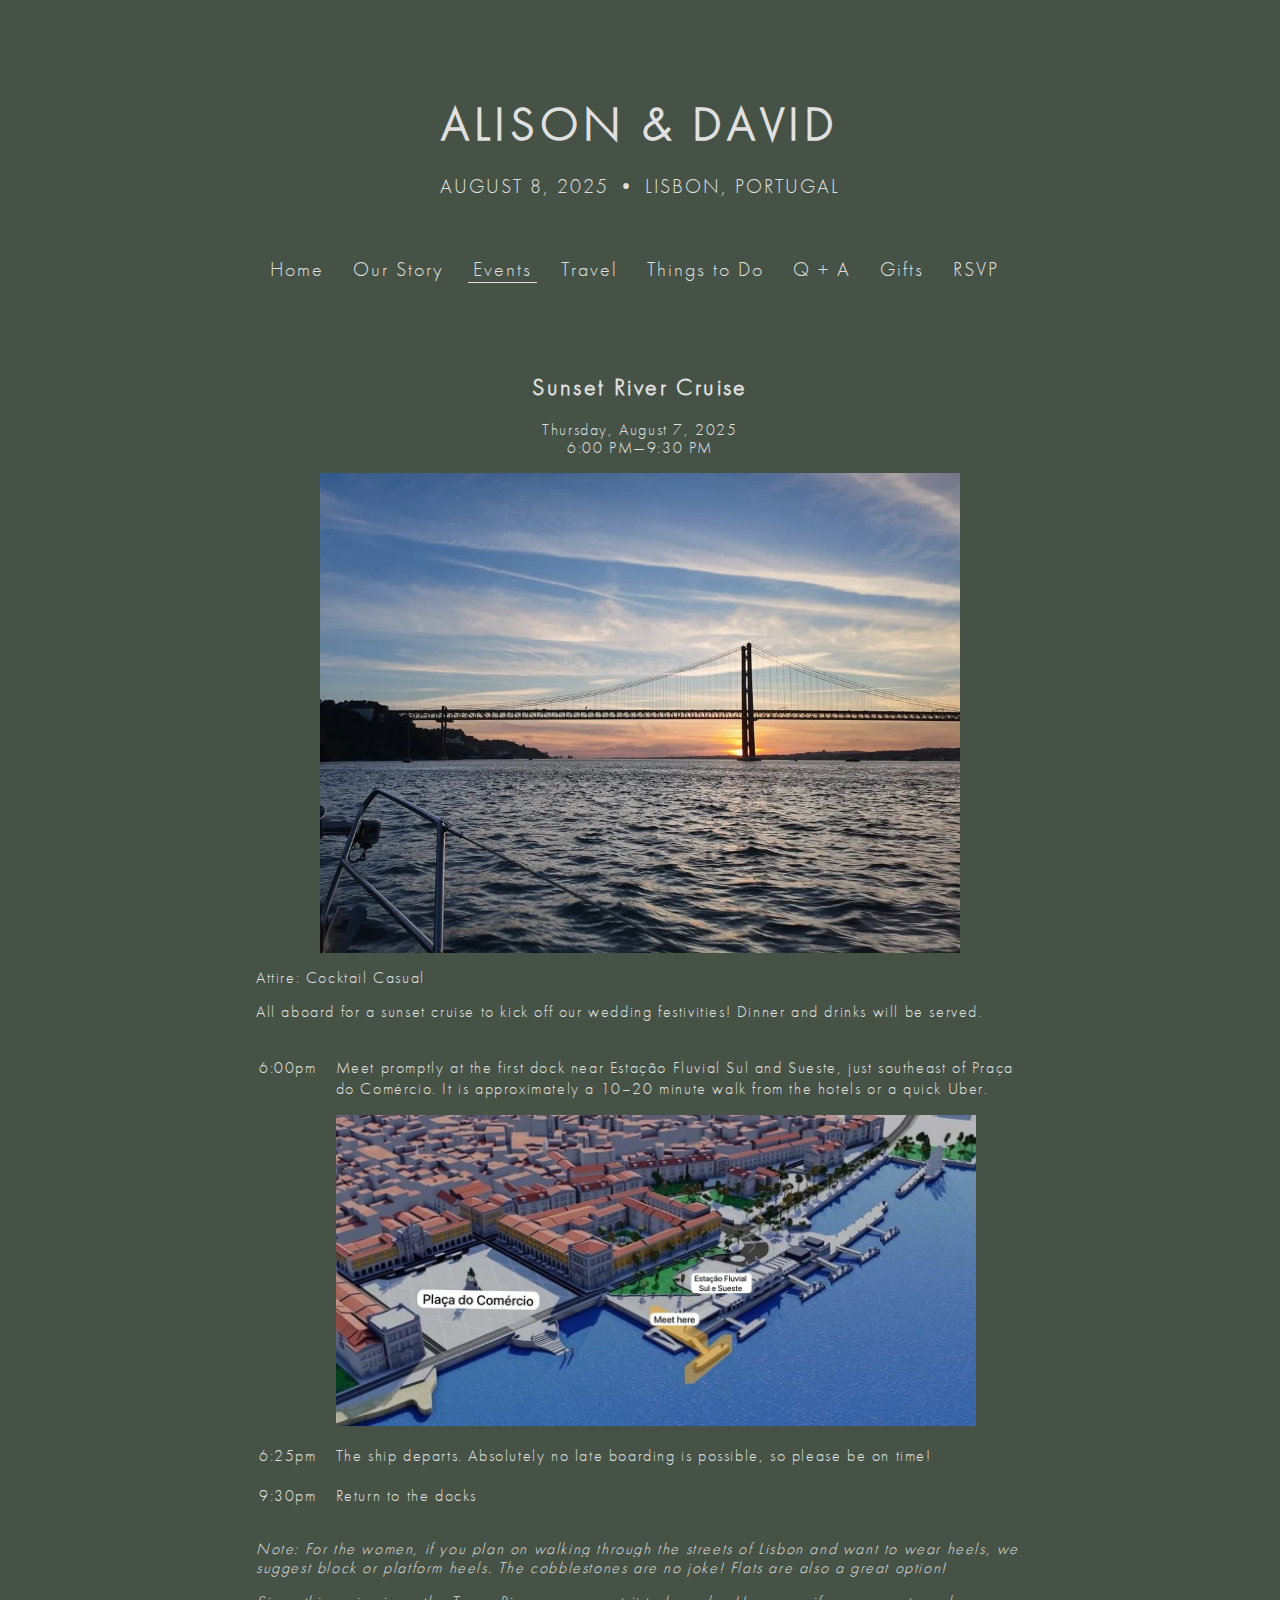
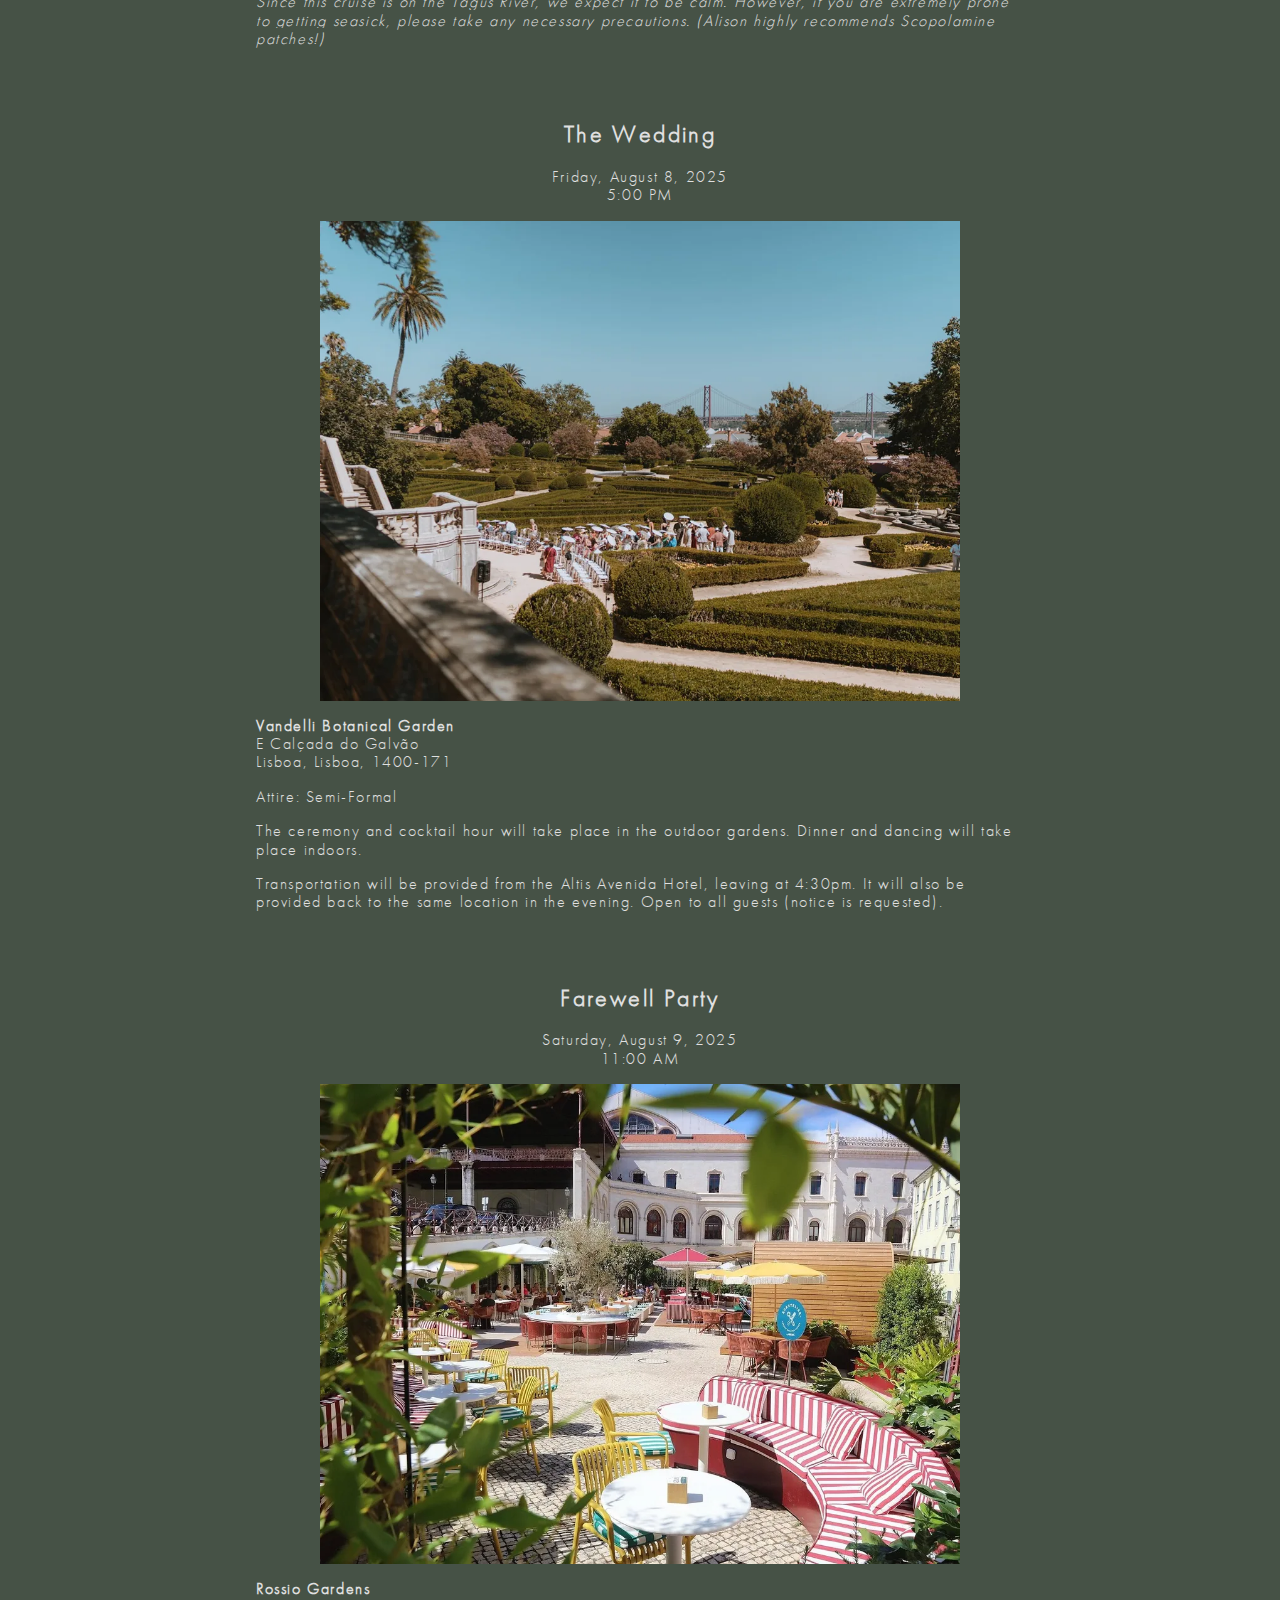
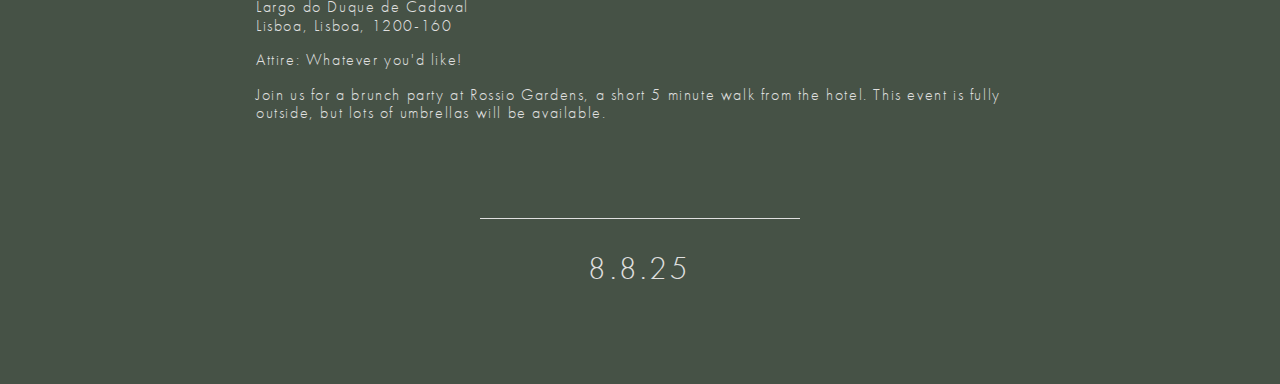
==== events.html @ a514048e "Misc updates" ====
<html>
    <head>
        <title>Alison & David | 8.8.25</title>
        
        <link rel="stylesheet" href="css/normalize.css" />
        <link rel="stylesheet" href="css/main.css" />

        <link href="fontawesome/css/fontawesome.css" rel="stylesheet" />
        <link href="fontawesome/css/solid.css" rel="stylesheet" />

        <meta name="viewport" content="initial-scale = 1.0,maximum-scale = 1.0" />
    </head>
    <body>
        <div class="mobile mobile-header">
            <button class="nav-button" onclick="openNav()">
                <i class="fa-solid fa-bars"></i>
            </button>

            <h1>Events</h1>
        </div>

        <h1>Alison & David</h1>
        <div class="info">
            <span>August 8, 2025</span> • 
            <span>Lisbon, Portugal</span>
        </div>
        <div id="nav" class="nav closed">
            <button class="mobile close" onclick="closeNav()">
                <i class="fa-solid fa-x"></i>
            </button>
            <ul>
                <li><a href="/">Home</a></li>
                <li><a href="story.html">Our Story</a></li>
                <li class="active"><a href="events.html">Events</a></li>
                <li><a href="travel.html">Travel</a></li>
                <li><a href="todo.html">Things to Do</a></li>
                <li><a href="qa.html">Q + A</a></li>
                <li><a href="gifts.html">Gifts</a></li>
                <li><a href="rsvp.html">RSVP</a></li>
            </ul>
        </div>


        <div class="content">
            <h2>Sunset River Cruise</h2>

            <p class="center">
                Thursday, August 7, 2025<br />
                6:00 PM—9:30 PM
            </p>
            
            <img src="images/23350d4a-11f3-4d2c-863d-47eab73086d9~rt_auto-cr_207.0.1168.720-rs_1020.webp" />

            <p>
                Attire: Cocktail Casual
            </p>

            <p>
                All aboard for a sunset cruise to kick off our wedding festivities! Dinner and drinks will be served.
            </p>

            <table class="schedule">
                <tr>
                    <td>6:00pm</td>
                    <td>
                        Meet promptly at the first dock near Estação Fluvial Sul and Sueste, just southeast of Praça do Comércio.
                        It is approximately a 10–20 minute walk from the hotels or a quick Uber.<br />
                        <img src="images/boat-dock.jpeg" />
                    </td>
                </tr>
                <tr>
                    <td>6:25pm</td>
                    <td>
                        The ship departs. Absolutely no late boarding is possible, so please be on time!
                    </td>
                </tr>

                <tr>
                    <td>9:30pm</td>
                    <td>
                        Return to the docks
                    </td>
                </tr>
            </table>

            <p><em>
                Note: For the women, if you plan on walking through the streets of Lisbon and want to wear heels,
                we suggest block or platform heels. The cobblestones are no joke! Flats are also a great option!
            </em></p>

            <p><em>
                Since this cruise is on the Tagus River, we expect it to be calm. However, if you are extremely
                prone to getting seasick, please take any necessary precautions. (Alison highly recommends Scopolamine patches!)
            </em></p>


            <h2>The Wedding</h2>

            <p class="center">
                Friday, August 8, 2025<br />
                5:00 PM
            </p>

            <img src="images/6628cb57-fd56-4f45-9524-bee3e221562e~rt_auto-cr_98.0.2034.1452-rs_1020.webp" />

            <p>
                <strong>Vandelli Botanical Garden</strong><br />
                E Calçada do Galvão<br />
                Lisboa, Lisboa, 1400-171
            </p>

            <p>
                Attire: Semi-Formal
            </p>

            <p>
                The ceremony and cocktail hour will take place in the outdoor gardens. Dinner and dancing will take place indoors.
            </p>

            <p>
                Transportation will be provided from the Altis Avenida Hotel, leaving at 4:30pm. It will also be provided back to the same location in the evening.
                Open to all guests (notice is requested).
            </p>


            <h2>Farewell Party</h2>

            <p class="center">
                Saturday, August 9, 2025<br />
                11:00 AM
            </p>

            <img src="images/56f7971a-d226-4edd-a044-1815b8ccb182~rt_auto-cr_65.0.1309.933-rs_1020.webp" />

            <p>
                <strong>Rossio Gardens</strong><br />
                Largo do Duque de Cadaval<br />
                Lisboa, Lisboa, 1200-160
            </p>

            <p>
                Attire: Whatever you'd like!
            </p>

            <p> 
                Join us for a brunch party at Rossio Gardens, a short 5 minute walk from the hotel. This event is fully outside, but lots of umbrellas will be available.
            </p>    
        </div>

        <div class="footer">
            8.8.25
        </div>
    </body>
    <script type="text/javascript">
        function openNav() {
            var navElement = document.getElementById("nav");
            navElement.className = "nav open";
        }

        function closeNav() {
            var navElement = document.getElementById("nav");
            navElement.className = "nav closed";
        }
    </script>
</html>
---- css/main.css ----
html {
    margin: 0 auto;
    max-width: 800px;
}

@font-face{
    font-family: "Futura PT Light";
    src: url("../fonts/futura-pt-light.woff");
}

@font-face{
    font-family: "Didot Italic";
    src: url("../fonts/Didot-HTF-L06-Light-Ital.woff");
}

* {
    background-color: #465246;
    color: #e0e0e0;

    font-family: "Futura PT Light";
    letter-spacing: 0.1em;
    transition: all 0.25s;
}

body {
    padding: 0 1em;
}

img {
    max-width: 640px;
    margin: 0 auto;
    display: block;
}

a {
    color: #e0e0e0; 
}

button {
    border: none;
    padding: 1rem;
    cursor: pointer;
    font-size: 1.25em;
}

ul {
    padding: 0;
}

.mobile {
    display: none;
}




h1 {
    text-align: center;

    font-size: 3em;
    text-transform: uppercase;

    margin-top: 2em;
    margin-bottom: 0.5em;
}


.info {
    text-align: center;

    font-size: 1.25em;
    text-transform: uppercase;

    margin-bottom: 3em;
}

.info span {
    white-space: nowrap;
}




.mobile-header {
    position: fixed;
    top: 0;
    left: 0;
    width: 100%;
}

.mobile-header h1 {
    font-size: 1.5em;
    margin-top: 0.5em;
}

.mobile-header .nav-button {
    position: absolute;
    top: 0;
    left: 0;
}

.nav {
    text-align: center;
    font-size: 1.25em;
    margin-bottom: 3em;
}

.nav ul {
    margin-top: 0.8em;
}

.nav li {
    display: inline-block;
    margin-right: 0.6em;
    margin-bottom: 1em;
}

.nav li a {
    padding: 0 0.25em;

    border-bottom: 1px solid #465246;

    text-decoration: none;
}

.nav li.active a {
    border-bottom-color: #e0e0e0; 
}

.nav li a:hover {
    border-bottom-color: #e0e0e0;
}

@media screen and (max-width: 600px) {
    .mobile {
        display: block;
    }

    .nav {
        position: fixed;
        top: 0;
        left: 0;

        z-index: 999;
        
        width: 100%;
    }

    .nav.closed {
        display: none;
    }
    
    .nav .close {
        position: absolute;
        top: 0;
        left: 0;
    }

    .nav li {
        display: block;
        margin-right: 0;
    }
}






.content {
}

.content h2 {
    text-align: center;
    margin-top: 3em;
    
    font-size: 1.5em;
}

.content img {
    width: 100%;
}

.content .caption {
    text-align: center;
    font-size: 0.9em;
    line-height: 1.5em;
    margin-bottom: 2em;
}

.content .center {
    text-align: center;
}

.content ul {
    margin-top: -0.5em;
    margin-left: 1em;
}

.content .button {
    margin: 3em 0;
    text-align: center;
}

.content .button a {
    padding: 0.75em 2em;

    background-color: #e0e0e0;
    color: #465246;
    text-transform: uppercase;
    text-decoration: none;
}




.timeline .event {
    display: flex;
    position: relative;
}

.timeline .event .container {
    width: 50%;
    padding: 2em;
    display: flex;
    align-items: center;
}


.timeline .event .date {
    text-transform: uppercase;
    font-size: 1.25em;
}


@media screen and (min-width: 601px) {
    .timeline .event .container:first-child {
        order: 1;
    }

    .timeline .event .container:last-child {
        order: 0;
    }

    .timeline .event:nth-child(even) .container:first-child, .timeline .event:nth-child(odd) .container:last-child {
        border-right: 1px dashed #e0e0e0;
    }

    .timeline .event:nth-child(even) .container:first-child:after, .timeline .event:nth-child(odd) .container:last-child::after {
        content: "";
        background-color: #e0e0e0;

        border: 0.5em solid #465245;
        border-radius: 1em;
        
        position: absolute;
        
        width: 0.5em;
        height: 0.5em;

        left: 50%;
        top: 50%;

        transform: translate(-0.75em, -0.5em);
    }

    .timeline .event:nth-child(even) .container:first-child {
        order: 0;
    }

    .timeline .event:nth-child(even) .container:last-child {
        order: 1;
    }
}


@media screen and (max-width: 600px) {
    .timeline {
        margin-top: 6em;
    }

    .timeline .event {
        flex-direction: column;
        margin-top: 5em;
    }
    
    .timeline .event .container {
        width: 100%;
        padding: 0;
        margin-top: 1em;
        border: none;
    }

    .timeline .event:after {
        position: absolute;

        content: "";
        border-left: 1px dashed #e0e0e0;

        height: 3em;
        
        left: 50%;
        top: -4em;
    }
}

table.schedule {
    margin: 2em 0 1em 0;
}

table.schedule td {
    vertical-align: top;
    padding-bottom: 1em;
}

table.schedule td:first-child {
    padding-right: 1em;
}

table.schedule td img {
    margin: 1em 0 0 0;
}




.footer {
    margin: 3em auto;
    padding-top: 1em;

    width: 10em;

    border-top: 1px solid #e0e0e0;
    font-size: 2em;
    text-align: center;
}
---- fontawesome/css/solid.css ----
/*!
 * Font Awesome Free 6.7.2 by @fontawesome - https://fontawesome.com
 * License - https://fontawesome.com/license/free (Icons: CC BY 4.0, Fonts: SIL OFL 1.1, Code: MIT License)
 * Copyright 2024 Fonticons, Inc.
 */
:root, :host {
  --fa-style-family-classic: 'Font Awesome 6 Free';
  --fa-font-solid: normal 900 1em/1 'Font Awesome 6 Free'; }

@font-face {
  font-family: 'Font Awesome 6 Free';
  font-style: normal;
  font-weight: 900;
  font-display: block;
  src: url("../webfonts/fa-solid-900.woff2") format("woff2"), url("../webfonts/fa-solid-900.ttf") format("truetype"); }

.fas,
.fa-solid {
  font-weight: 900; }
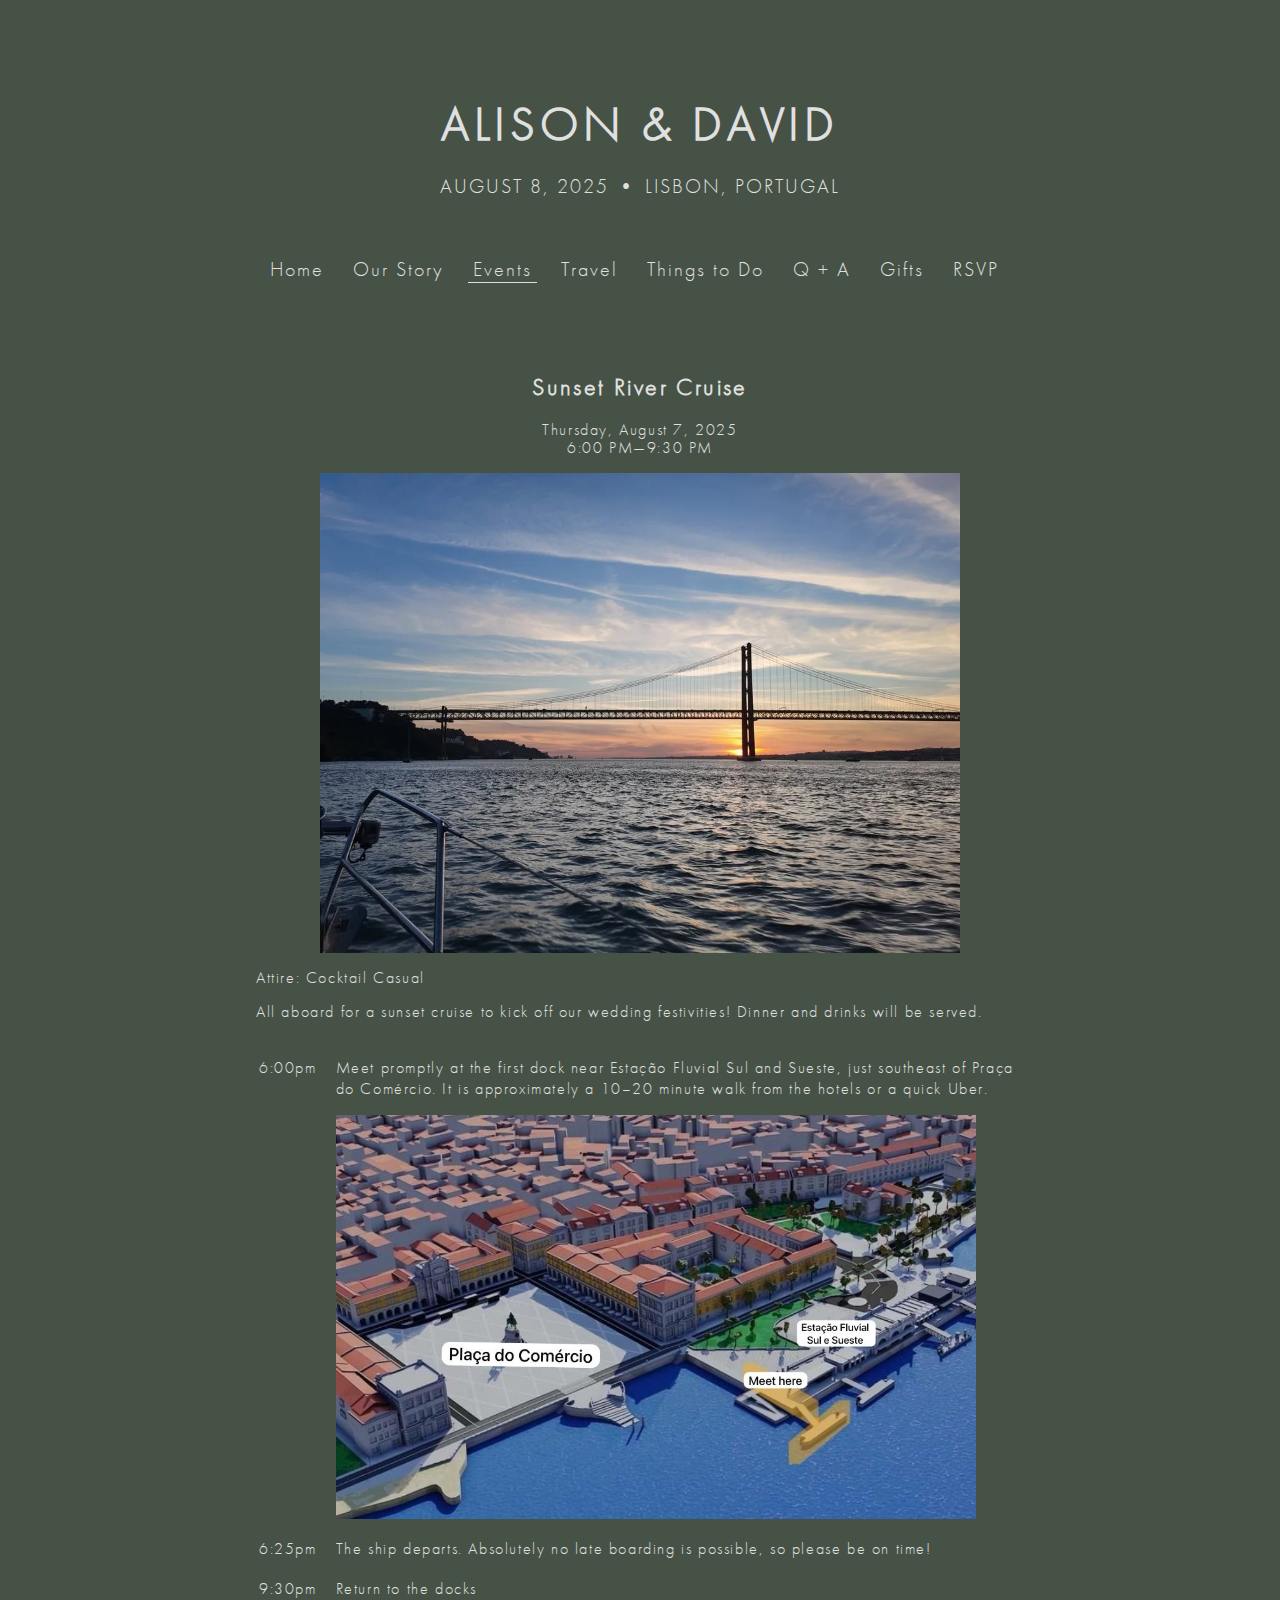
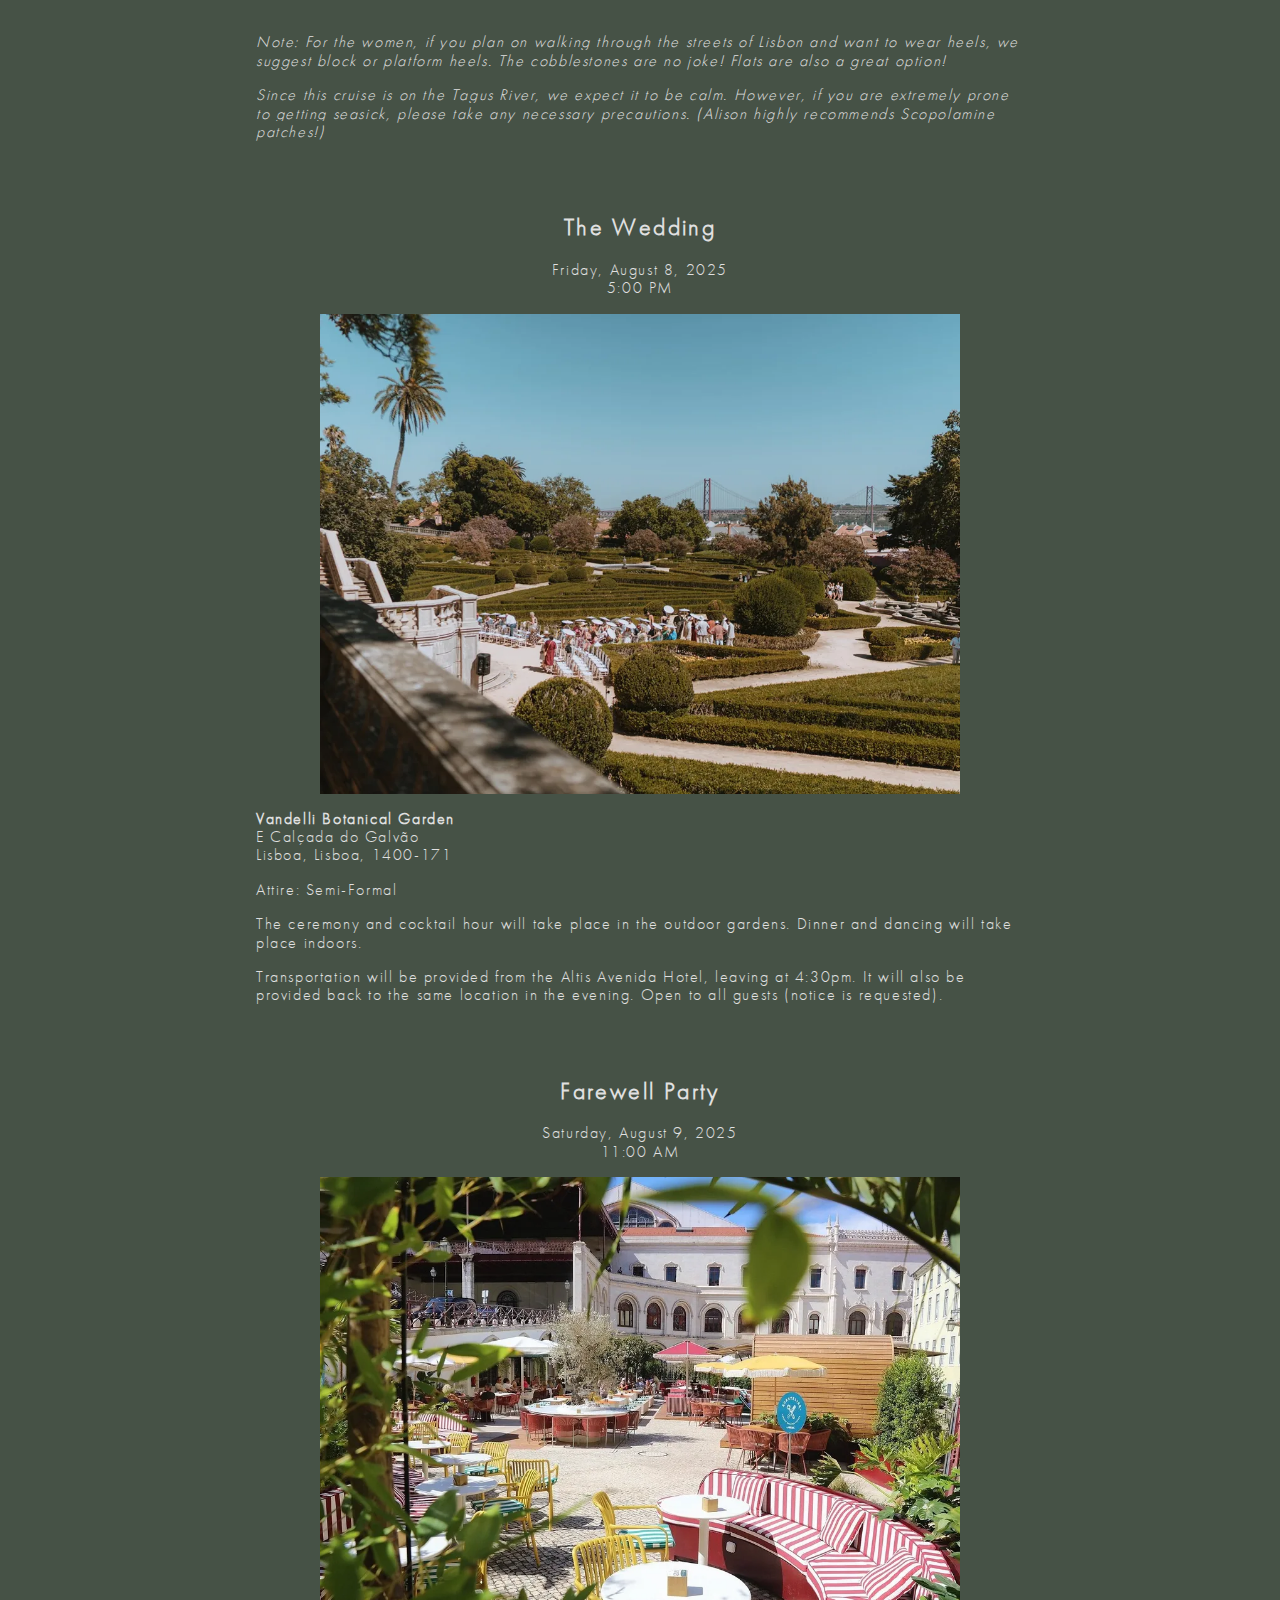
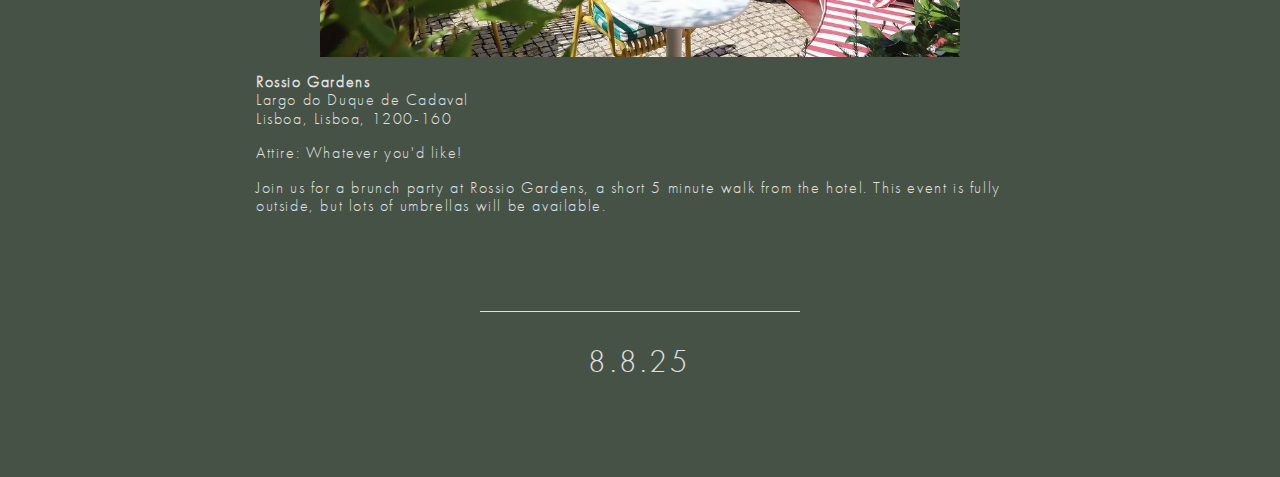
==== commit 38cd3f2f: "Add mobile image for boat dock" ====
--- a/events.html
+++ b/events.html
@@ -66,7 +66,11 @@
                     <td>
                         Meet promptly at the first dock near Estação Fluvial Sul and Sueste, just southeast of Praça do Comércio.
                         It is approximately a 10–20 minute walk from the hotels or a quick Uber.<br />
-                        <img src="images/boat-dock.jpeg" />
+                        <picture>
+                            <source media="(max-width:600px)" srcset="images/boat-dock-mobile.jpeg" />
+                            <img src="images/boat-dock.jpeg" />
+                        </picture>
+                        
                     </td>
                 </tr>
                 <tr>
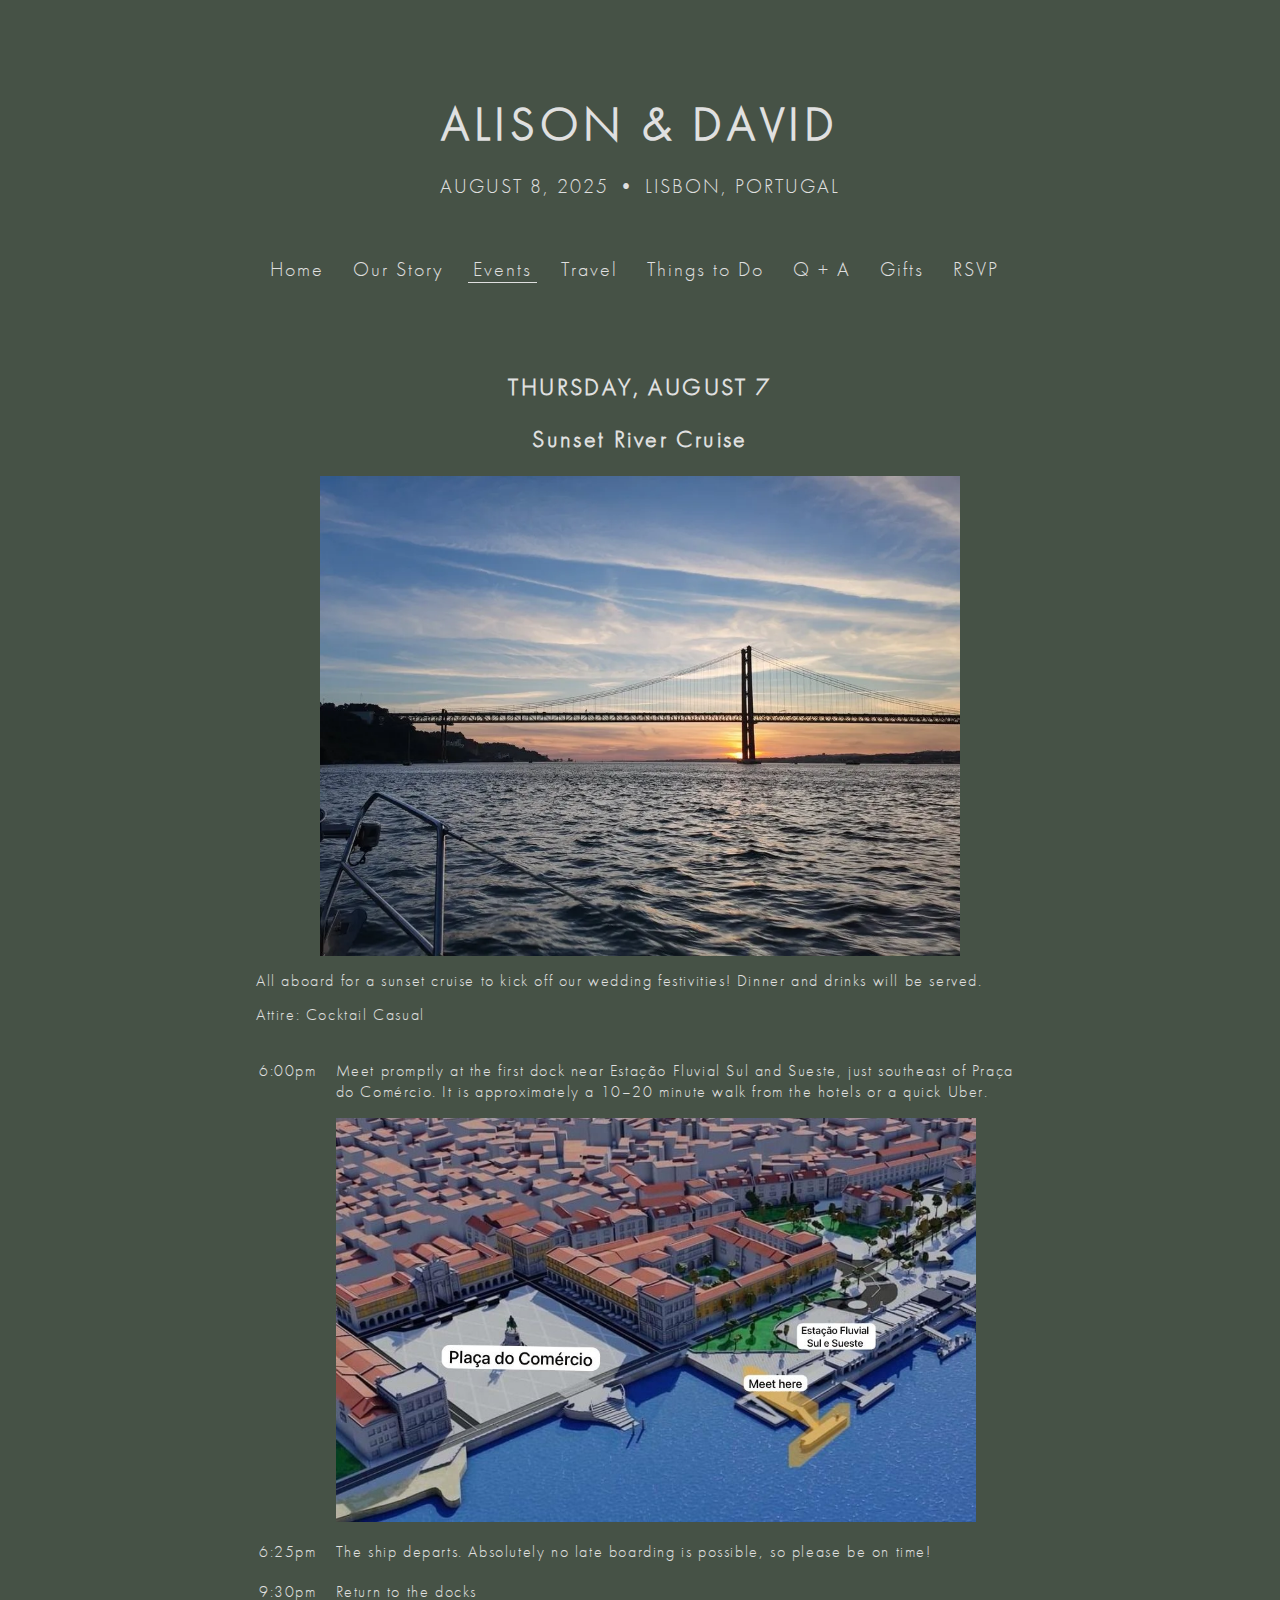
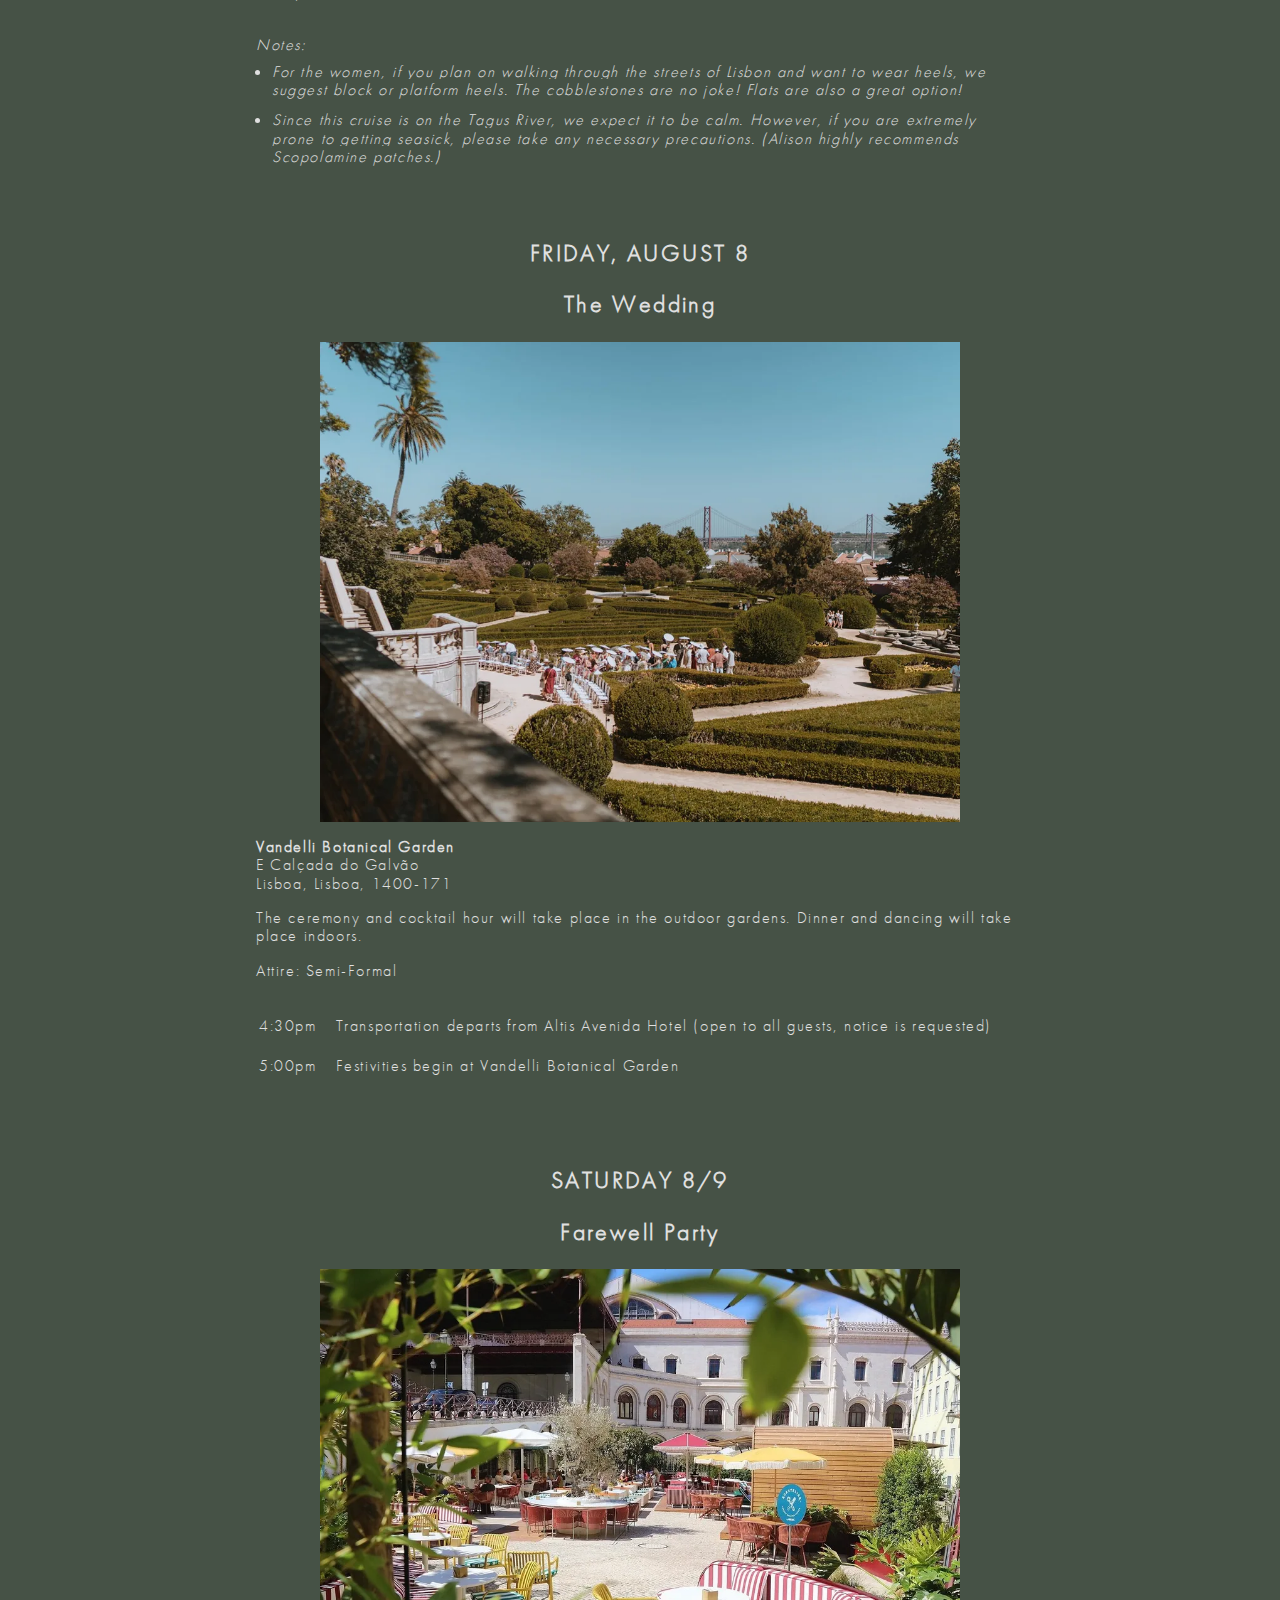
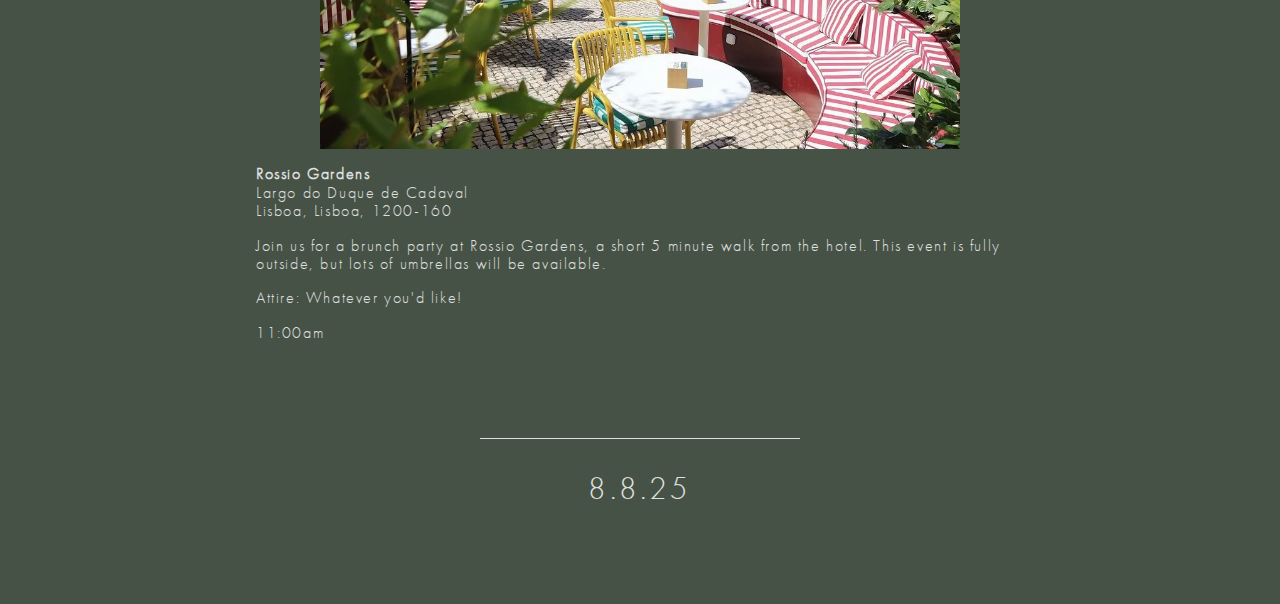
==== commit 0b578e1e: "Reorganize events page" ====
--- a/events.html
+++ b/events.html
@@ -8,6 +8,8 @@
 
         <link href="fontawesome/css/fontawesome.css" rel="stylesheet" />
         <link href="fontawesome/css/solid.css" rel="stylesheet" />
+
+        <link rel="icon" href="images/favicon.svg" />
 
         <meta name="viewport" content="initial-scale = 1.0,maximum-scale = 1.0" />
     </head>
@@ -43,22 +45,22 @@
 
 
         <div class="content">
-            <h2>Sunset River Cruise</h2>
+            <h2> Thursday, August 7</h2>
 
-            <p class="center">
-                Thursday, August 7, 2025<br />
-                6:00 PM—9:30 PM
-            </p>
+            <h3>
+                Sunset River Cruise
+            </h3>
             
             <img src="images/23350d4a-11f3-4d2c-863d-47eab73086d9~rt_auto-cr_207.0.1168.720-rs_1020.webp" />
+
+            <p>
+                All aboard for a sunset cruise to kick off our wedding festivities! Dinner and drinks will be served.
+            </p>
 
             <p>
                 Attire: Cocktail Casual
             </p>
 
-            <p>
-                All aboard for a sunset cruise to kick off our wedding festivities! Dinner and drinks will be served.
-            </p>
 
             <table class="schedule">
                 <tr>
@@ -89,22 +91,27 @@
             </table>
 
             <p><em>
-                Note: For the women, if you plan on walking through the streets of Lisbon and want to wear heels,
-                we suggest block or platform heels. The cobblestones are no joke! Flats are also a great option!
+                Notes:
             </em></p>
 
-            <p><em>
-                Since this cruise is on the Tagus River, we expect it to be calm. However, if you are extremely
-                prone to getting seasick, please take any necessary precautions. (Alison highly recommends Scopolamine patches!)
-            </em></p>
+            <ul>
+                <li>
+                    <em>
+                        For the women, if you plan on walking through the streets of Lisbon and want to wear heels,
+                        we suggest block or platform heels. The cobblestones are no joke! Flats are also a great option!
+                    </em>
+                </li>
+                <li>
+                    <em>
+                        Since this cruise is on the Tagus River, we expect it to be calm. However, if you are extremely
+                        prone to getting seasick, please take any necessary precautions. (Alison highly recommends Scopolamine patches.)
+                    </em>
+                </li>
+            </ul>
 
+            <h2> Friday, August 8</h2>
 
-            <h2>The Wedding</h2>
-
-            <p class="center">
-                Friday, August 8, 2025<br />
-                5:00 PM
-            </p>
+            <h3>The Wedding</h2>
 
             <img src="images/6628cb57-fd56-4f45-9524-bee3e221562e~rt_auto-cr_98.0.2034.1452-rs_1020.webp" />
 
@@ -115,25 +122,32 @@
             </p>
 
             <p>
-                Attire: Semi-Formal
-            </p>
-
-            <p>
                 The ceremony and cocktail hour will take place in the outdoor gardens. Dinner and dancing will take place indoors.
             </p>
 
             <p>
-                Transportation will be provided from the Altis Avenida Hotel, leaving at 4:30pm. It will also be provided back to the same location in the evening.
-                Open to all guests (notice is requested).
+                Attire: Semi-Formal
             </p>
 
+            <table class="schedule">
+                <tr>
+                    <td>4:30pm</td>
+                    <td>
+                        Transportation departs from Altis Avenida Hotel (open to all guests, notice is requested)
+                    </td>
+                </tr>
+                <tr>
+                    <td>5:00pm</td>
+                    <td>
+                        Festivities begin at Vandelli Botanical Garden
+                    </td>
+                </tr>
+            </table>
 
-            <h2>Farewell Party</h2>
 
-            <p class="center">
-                Saturday, August 9, 2025<br />
-                11:00 AM
-            </p>
+            <h2>Saturday 8/9</h2>
+
+            <h3>Farewell Party</h3>
 
             <img src="images/56f7971a-d226-4edd-a044-1815b8ccb182~rt_auto-cr_65.0.1309.933-rs_1020.webp" />
 
@@ -143,13 +157,17 @@
                 Lisboa, Lisboa, 1200-160
             </p>
 
+            <p> 
+                Join us for a brunch party at Rossio Gardens, a short 5 minute walk from the hotel. This event is fully outside, but lots of umbrellas will be available.
+            </p>
+
             <p>
                 Attire: Whatever you'd like!
             </p>
 
-            <p> 
-                Join us for a brunch party at Rossio Gardens, a short 5 minute walk from the hotel. This event is fully outside, but lots of umbrellas will be available.
-            </p>    
+            <p>
+                11:00am
+            </p>
         </div>
 
         <div class="footer">
--- a/css/main.css
+++ b/css/main.css
@@ -173,7 +173,14 @@
 .content h2 {
     text-align: center;
     margin-top: 3em;
+
+    text-transform: uppercase;
     
+    font-size: 1.5em;
+}
+
+.content h3 {
+    text-align: center;
     font-size: 1.5em;
 }
 
@@ -195,6 +202,10 @@
 .content ul {
     margin-top: -0.5em;
     margin-left: 1em;
+}
+
+.content li {
+    margin-bottom: 0.75em;
 }
 
 .content .button {
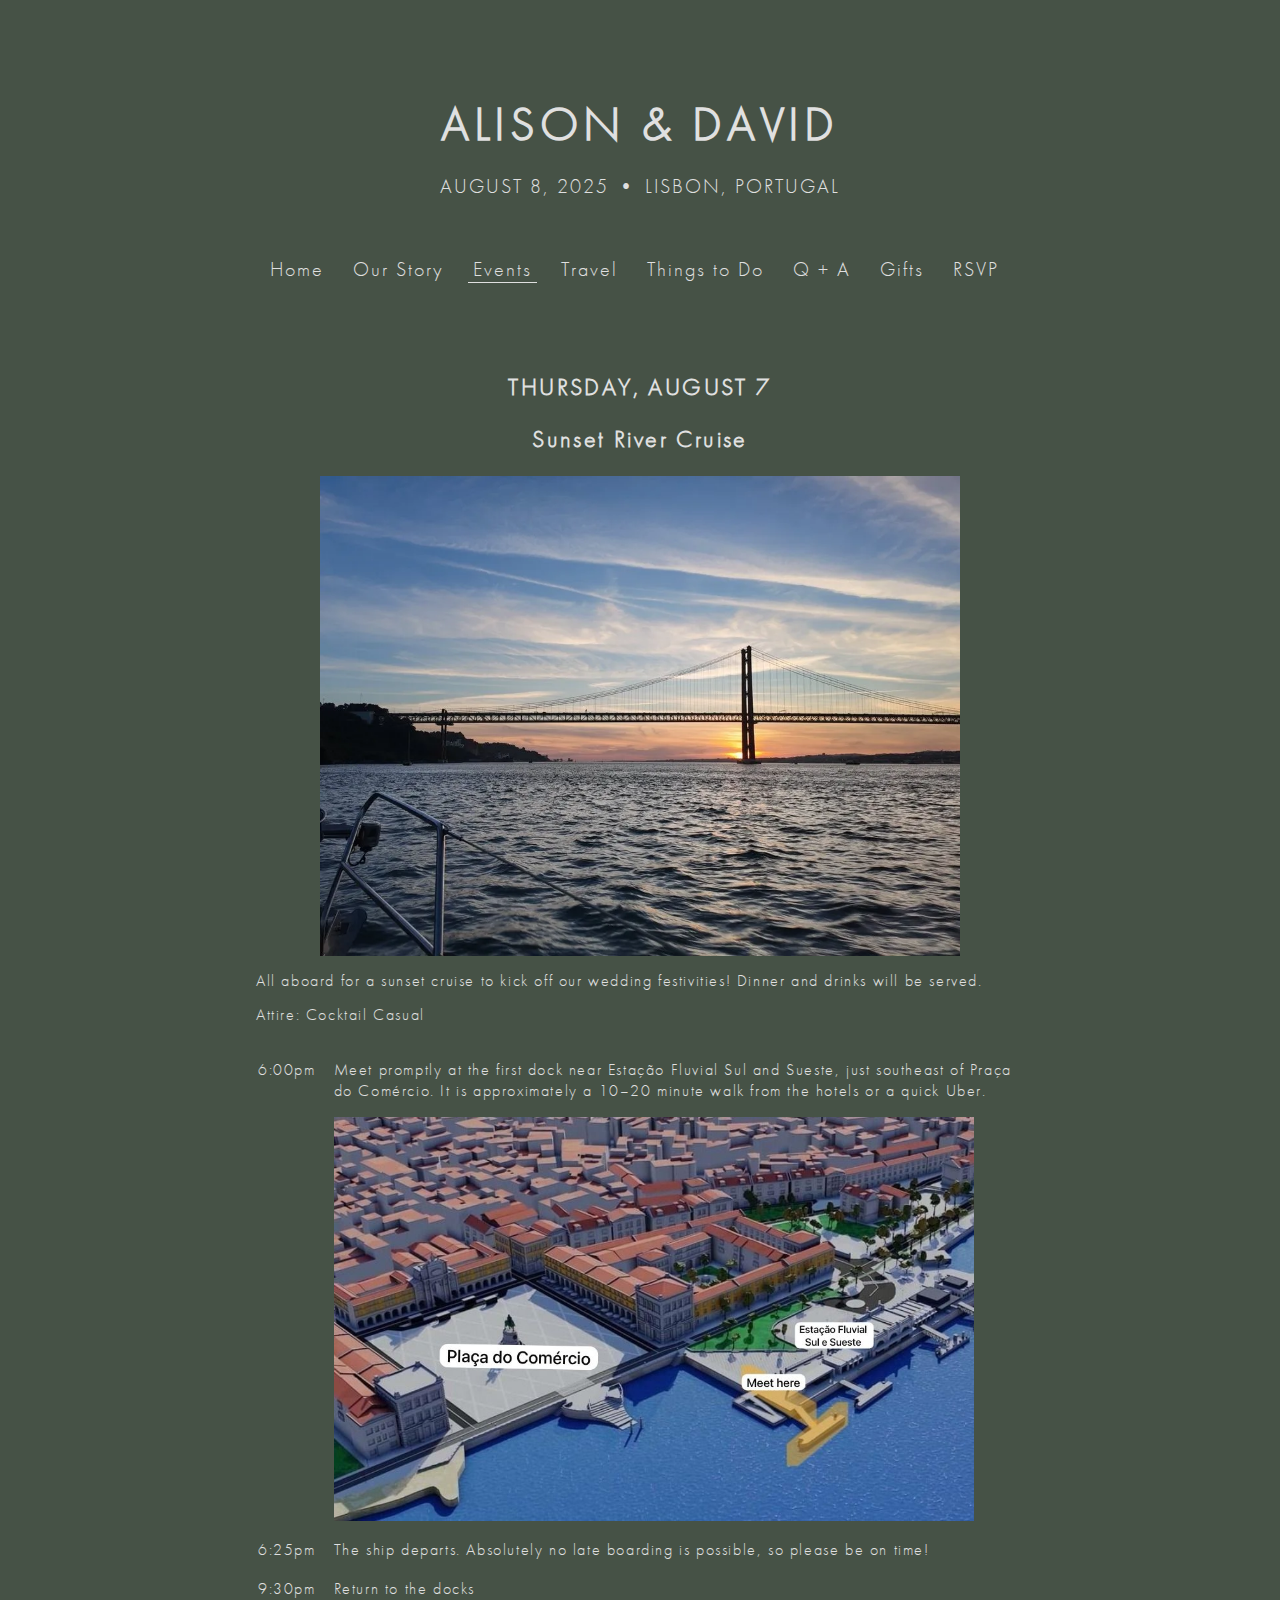
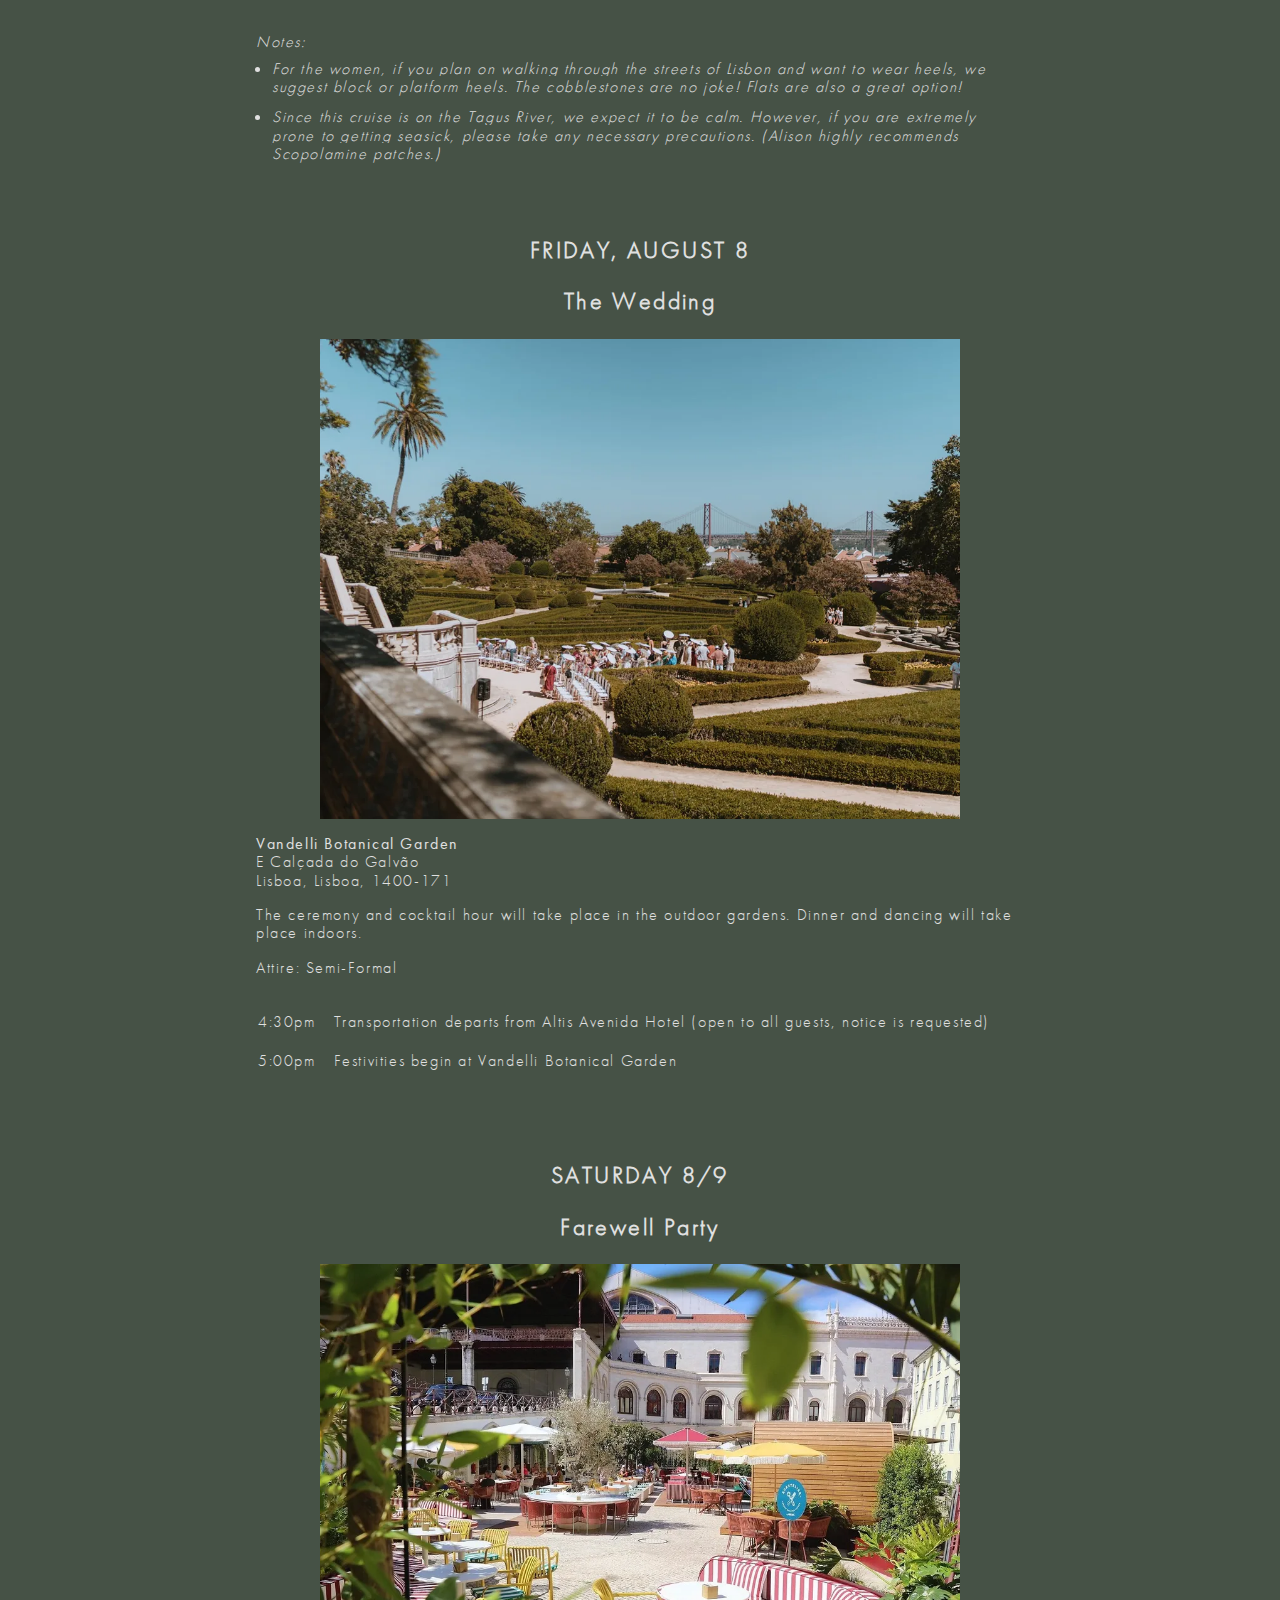
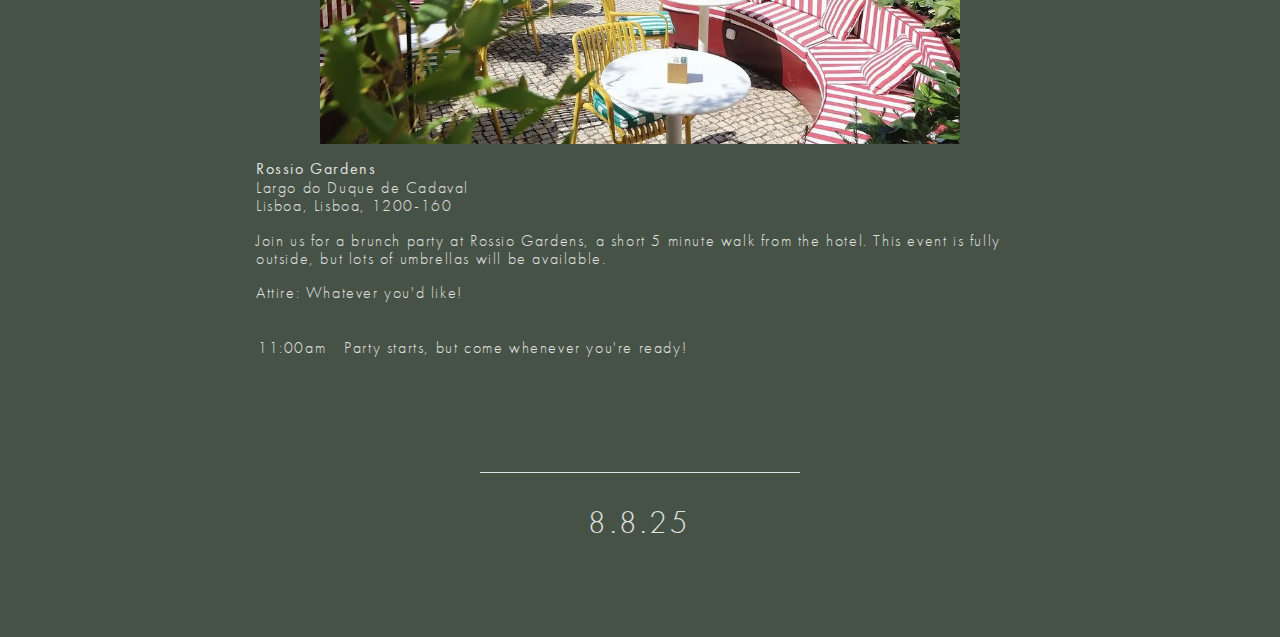
==== commit 2444ce90: "Tweak rsvp styles" ====
--- a/events.html
+++ b/events.html
@@ -165,9 +165,15 @@
                 Attire: Whatever you'd like!
             </p>
 
-            <p>
-                11:00am
-            </p>
+            <table class="schedule">
+                <tr>
+                    <td>11:00am</td>
+                    <td>
+                        Party starts, but come whenever you're ready!
+                    </td>
+                </tr>
+            </table>
+
         </div>
 
         <div class="footer">
--- a/css/main.css
+++ b/css/main.css
@@ -3,12 +3,26 @@
     max-width: 800px;
 }
 
+html.rsvp {
+    max-width: 960px;
+}
+
 @font-face{
     font-family: "Futura PT Light";
     src: url("../fonts/futura-pt-light.woff");
 }
 
 @font-face{
+    font-family: "Futura PT Book";
+    src: url("../fonts/futura-pt-book.woff2");
+}
+
+@font-face{
+    font-family: "Futura PT Bold";
+    src: url("../fonts/futura-pt-bold.woff2");
+}
+
+@font-face{
     font-family: "Didot Italic";
     src: url("../fonts/Didot-HTF-L06-Light-Ital.woff");
 }
@@ -20,6 +34,11 @@
     font-family: "Futura PT Light";
     letter-spacing: 0.1em;
     transition: all 0.25s;
+}
+
+strong  {
+    font-family: "Futura PT Book";
+    font-weight: normal;
 }
 
 body {
@@ -136,6 +155,10 @@
         display: block;
     }
 
+    .mobile-header {
+        z-index: 999;
+    }
+
     .nav {
         position: fixed;
         top: 0;
@@ -182,6 +205,12 @@
 .content h3 {
     text-align: center;
     font-size: 1.5em;
+
+    margin-top: 3em;
+}
+
+.content h2 + h3 {
+    margin-top: 1em;
 }
 
 .content img {
@@ -321,7 +350,7 @@
 
 table.schedule td {
     vertical-align: top;
-    padding-bottom: 1em;
+    padding: 0 0 1em 0;
 }
 
 table.schedule td:first-child {
@@ -344,4 +373,20 @@
     border-top: 1px solid #e0e0e0;
     font-size: 2em;
     text-align: center;
+}
+
+
+
+
+.rsvp .nav, .rsvp .nav ul {
+    margin-bottom: 0;
+}
+
+@media screen and (max-width: 600px) {
+    .rsvp body {
+        padding: 0;
+    }
+    .rsvp .info {
+        margin-bottom: 0;
+    }
 }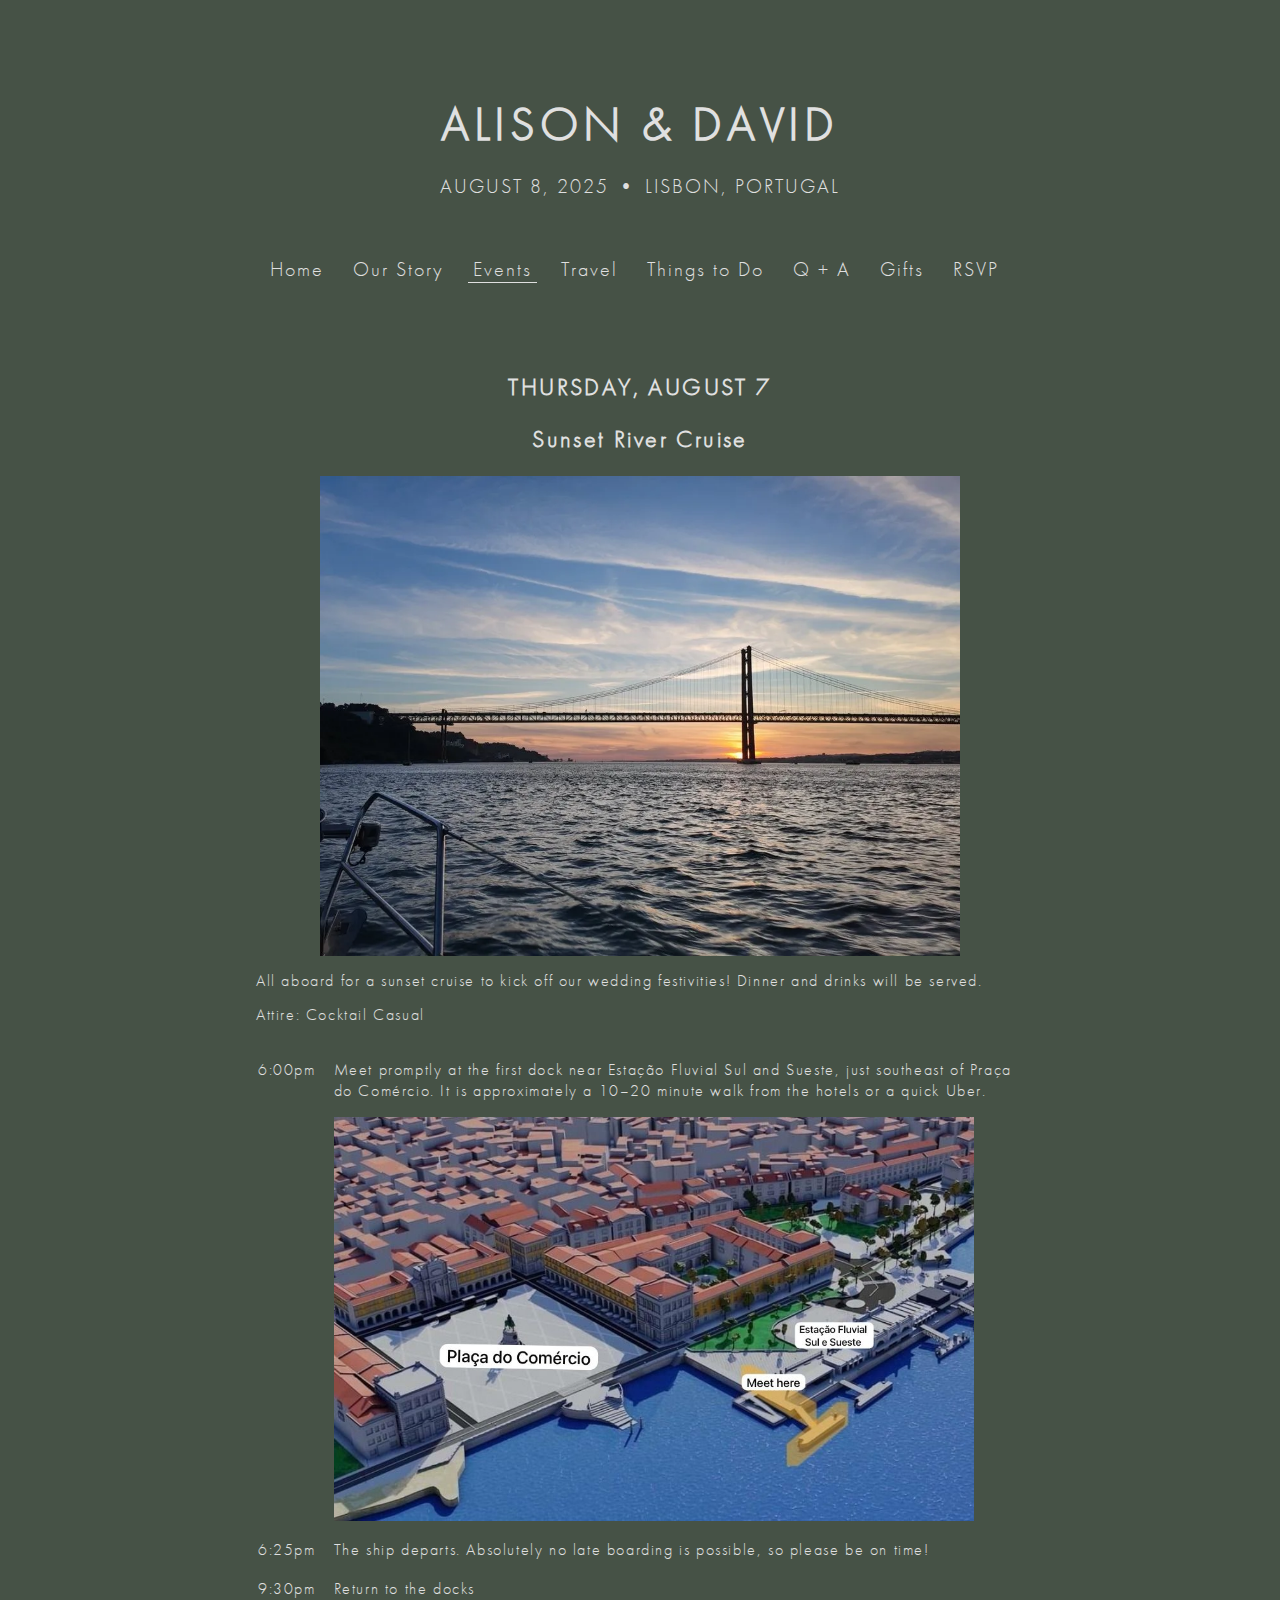
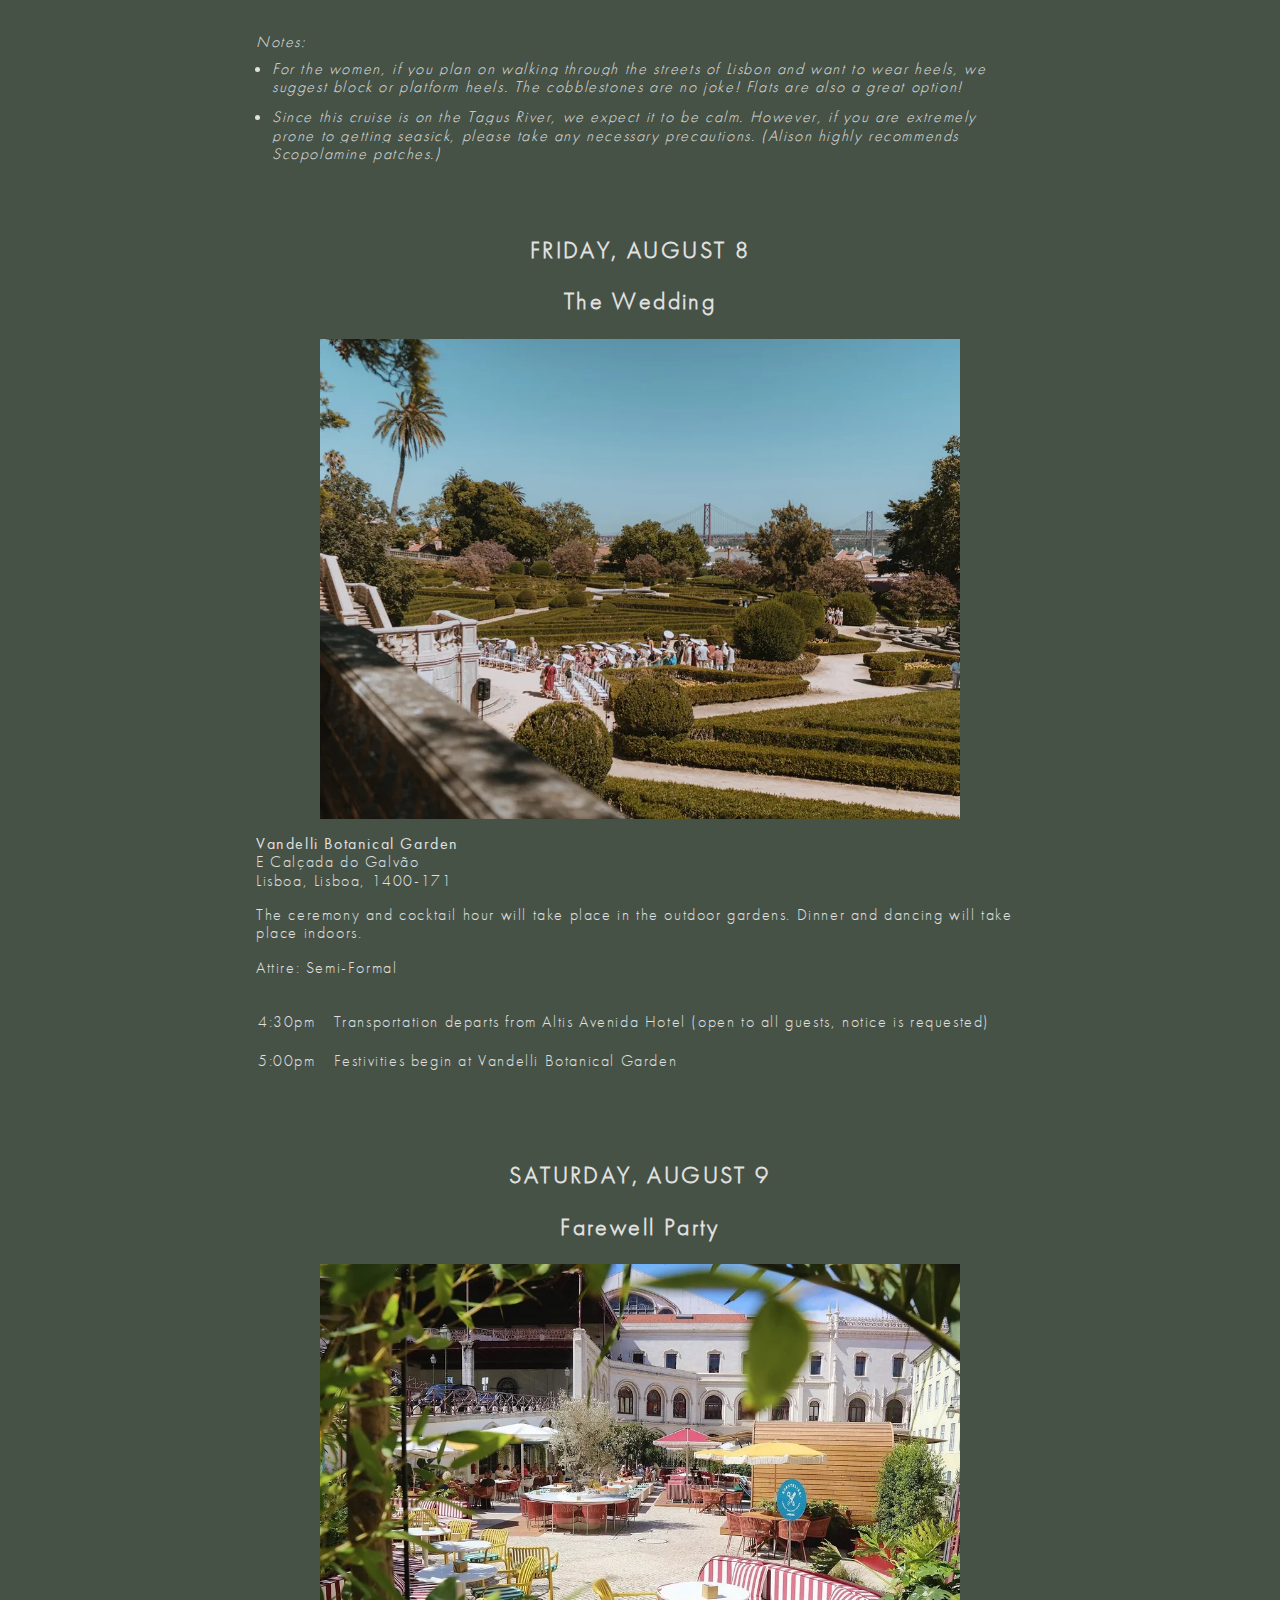
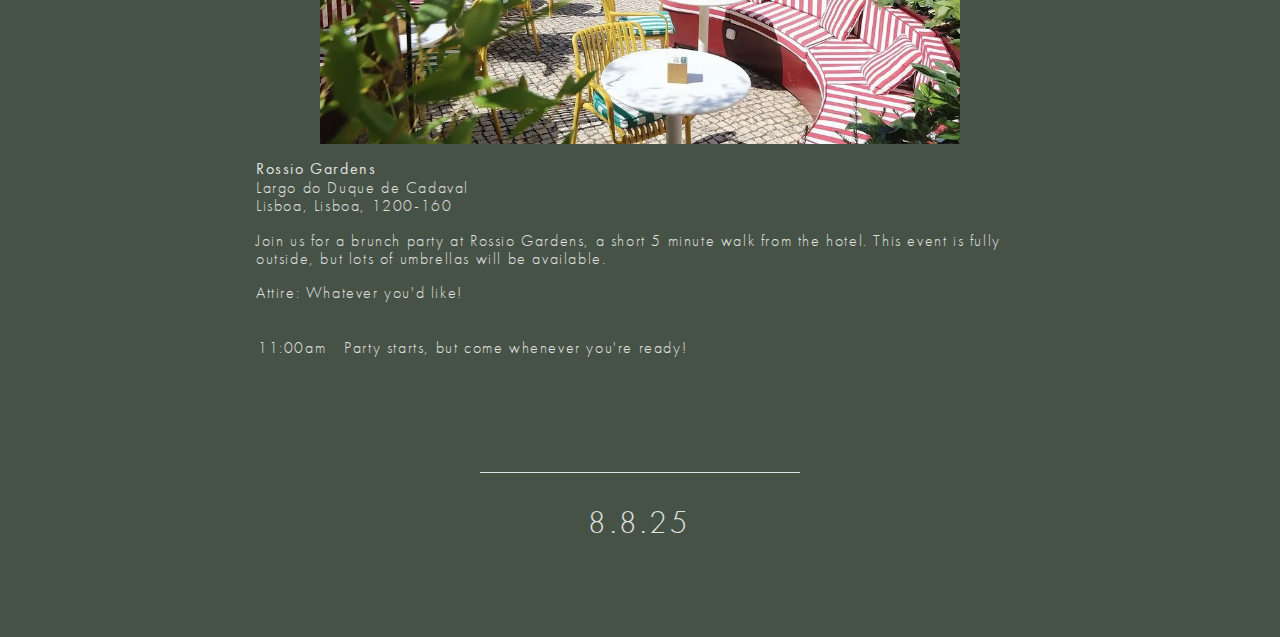
==== commit be474948: "Fix Farewell Party date" ====
--- a/events.html
+++ b/events.html
@@ -45,7 +45,7 @@
 
 
         <div class="content">
-            <h2> Thursday, August 7</h2>
+            <h2>Thursday, August 7</h2>
 
             <h3>
                 Sunset River Cruise
@@ -145,7 +145,7 @@
             </table>
 
 
-            <h2>Saturday 8/9</h2>
+            <h2>Saturday, August 9</h2>
 
             <h3>Farewell Party</h3>
 
